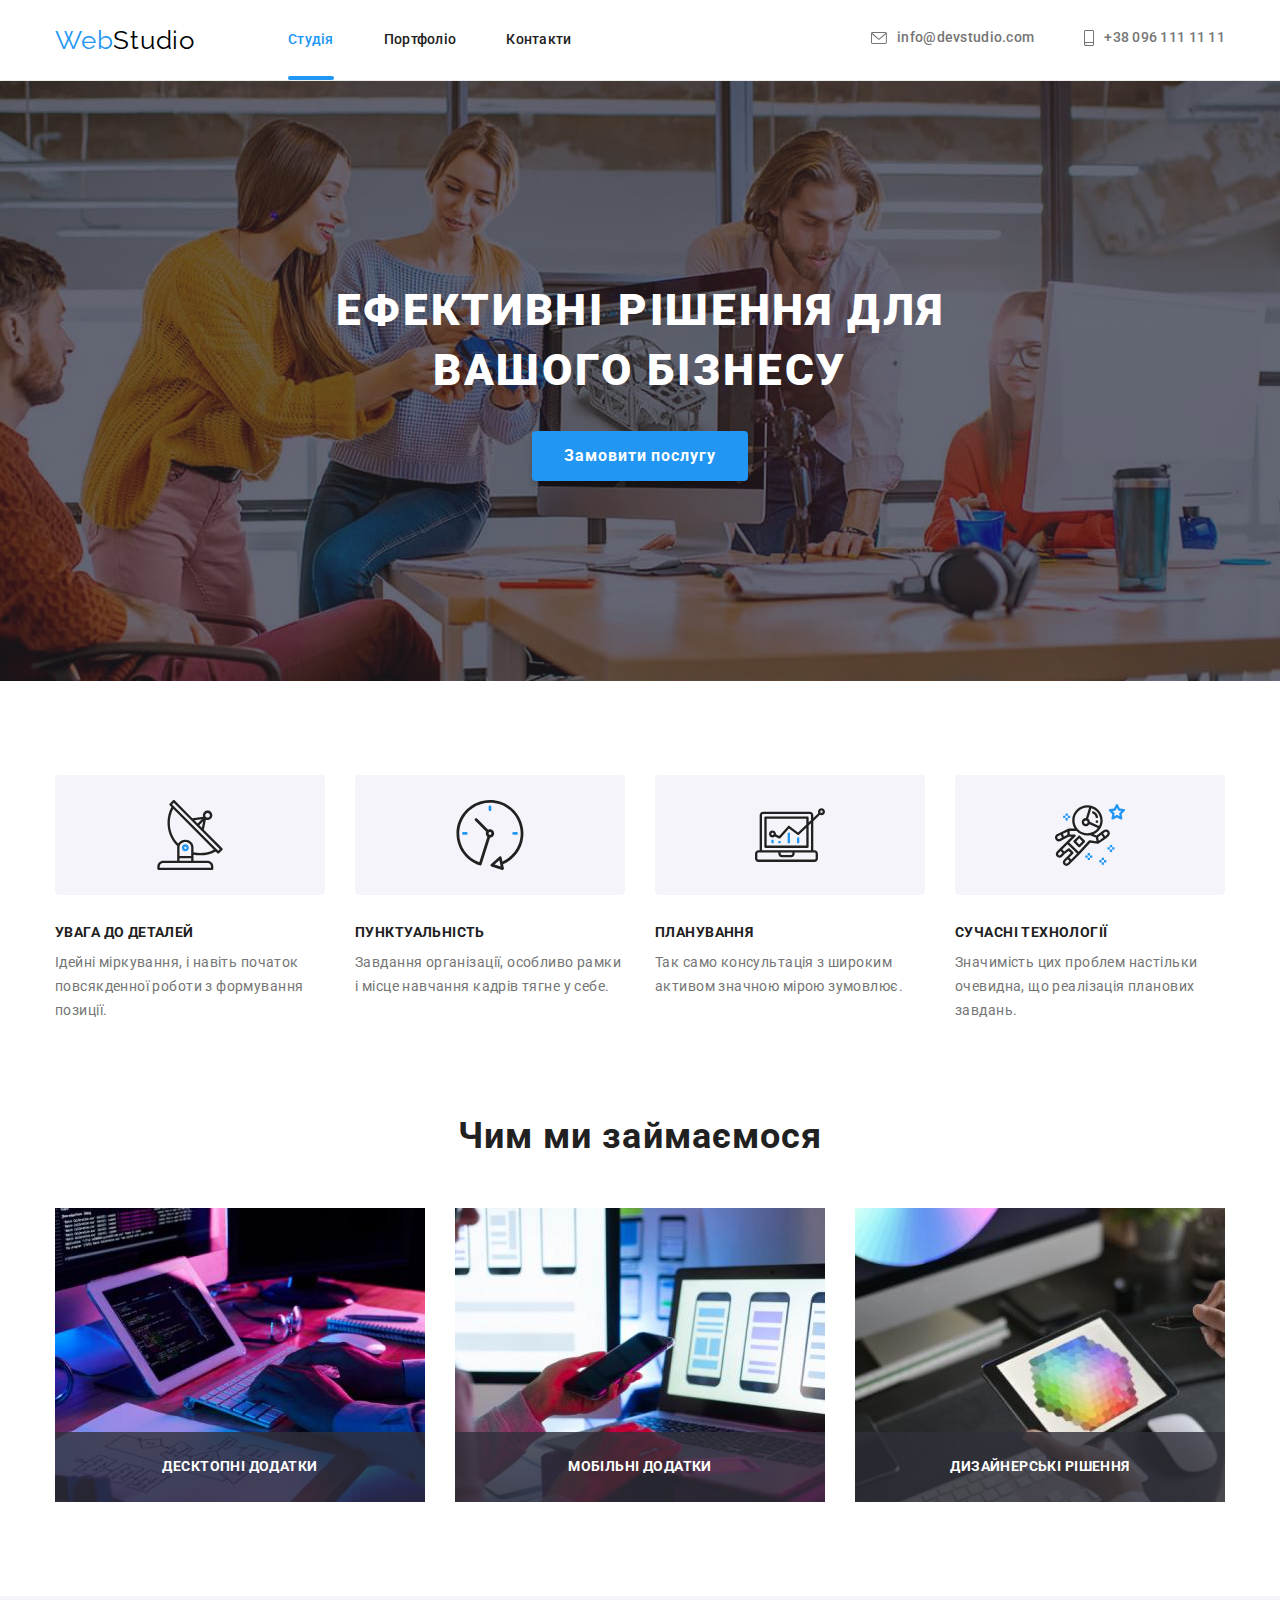
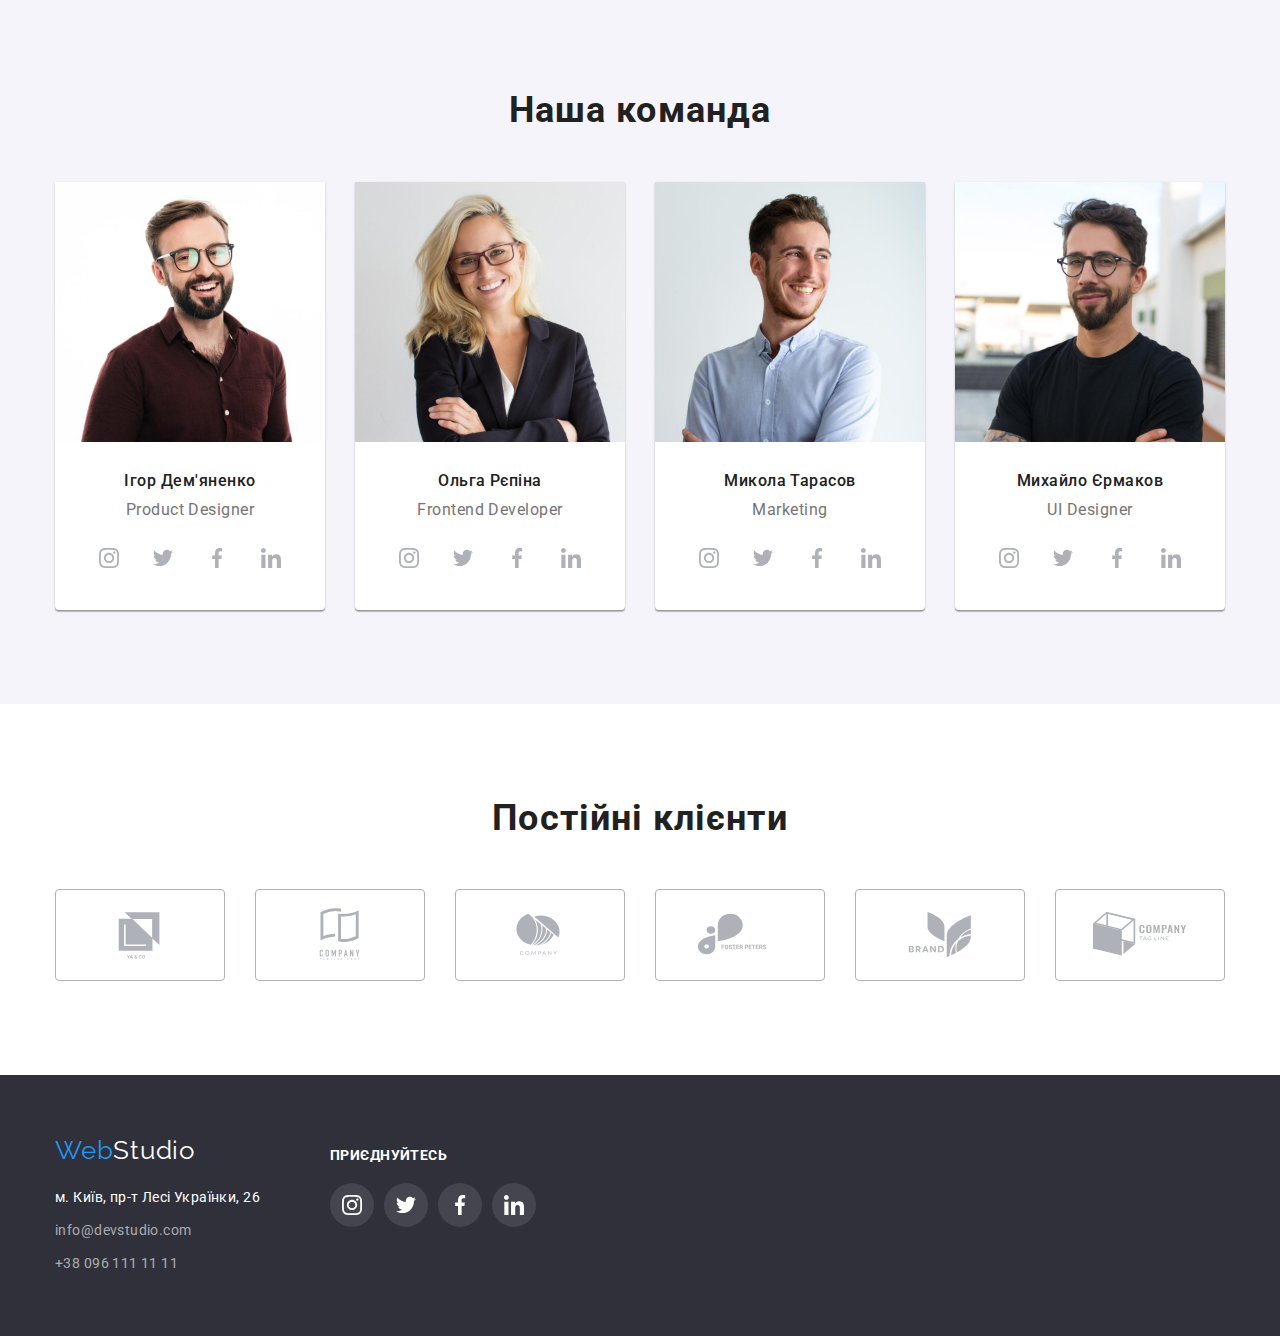
==== index.html @ 1dca043f "previous" ====
<!DOCTYPE html>
<html lang="uk">
  <head>
    <meta charset="UTF-8" />
    <meta http-equiv="X-UA-Compatible" content="IE=edge" />
    <meta name="viewport" content="width=device-width, initial-scale=1.0" />
    <link rel="preconnect" href="https://fonts.googleapis.com" />
    <link rel="preconnect" href="https://fonts.gstatic.com" crossorigin />
    <link
      href="https://fonts.googleapis.com/css2?family=Raleway:wght@700&family=Roboto:wght@400;500;700;900&display=swap"
      rel="stylesheet"
    />
    <link
      rel="stylesheet"
      href="https://cdnjs.cloudflare.com/ajax/libs/modern-normalize/1.1.0/modern-normalize.min.css"
    />
    <link rel="stylesheet" href="./css/styles.css" />
    <title>Студія</title>
  </head>
  <body>
    <header class="header">
      <div class="container">
        <nav class="main-nav">
          <a href="./index.html" class="header-logo">Web<span class="logo-header">Studio</span></a>
          <ul class="header-list list-none">
            <li class="item"><a href="./index.html" class="header-link current">Студія</a></li>
            <li class="item"><a href="./portfolio.html" class="header-link">Портфоліо</a></li>
            <li class="item"><a href="" class="header-link">Контакти</a></li>
          </ul>
          <ul class="navigation-list list-none">
            <li class="nav-item item">
              <a href="mailto:info@devstudio.com" class="nav-link">
                <svg width="16" height="12" class="nav-icons">
                  <use href="./images/icons.svg#icon-envelope"></use></svg
                >info@devstudio.com</a
              >
            </li>
            <li class="nav-item item">
              <a href="tel:+380961111111" class="nav-link">
                <svg width="10" height="16" class="nav-icons">
                  <use href="./images/icons.svg#icon-smartphone"></use></svg
                >+38 096 111 11 11</a
              >
            </li>
          </ul>
        </nav>
      </div>
    </header>
    <main class="main-main">
      <section class="main-hero">
        <div class="hero-container">
          <h1 class="hero-title">
            Ефективні рішення для <br />
            вашого бізнесу
          </h1>
          <button type="button" class="hero-button" data-modal-open >Замовити послугу</button>
        </div>
      </section>
      <section class="ideology section">
        <div class="container">
          <h2 class="ideology-title">Ідеологія компанії</h2>
          <ul class="ideology-list list-none">
            <li class="item">
              <div class="ideology-icon-container">
                <svg width="70" height="70" class="ideology-icon">
                  <use href="./images/icons.svg#icon-antenna"></use>
                </svg>
              </div>
              <h3 class="ideology-subtitle">УВАГА ДО ДЕТАЛЕЙ</h3>
              <p>Ідейні міркування, і навіть початок повсякденної роботи з формування позиції.</p>
            </li>
            <li class="item">
              <div class="ideology-icon-container">
                <svg width="70" height="70" class="ideology-icon">
                  <use href="./images/icons.svg#icon-clock"></use>
                </svg>
              </div>
              <h3 class="ideology-subtitle">ПУНКТУАЛЬНІСТЬ</h3>
              <p>Завдання організації, особливо рамки і місце навчання кадрів тягне у себе.</p>
            </li>
            <li class="item">
              <div class="ideology-icon-container">
                <svg width="70" height="70" class="ideology-icon">
                  <use href="./images/icons.svg#icon-diagram"></use>
                </svg>
              </div>
              <h3 class="ideology-subtitle">ПЛАНУВАННЯ</h3>
              <p>Так само консультація з широким активом значною мірою зумовлює.</p>
            </li>
            <li class="item">
              <div class="ideology-icon-container">
                <svg width="70" height="70" class="ideology-icon">
                  <use href="./images/icons.svg#icon-astronaut"></use>
                </svg>
              </div>
              <h3 class="ideology-subtitle">СУЧАСНІ ТЕХНОЛОГІЇ</h3>
              <p>Значимість цих проблем настільки очевидна, що реалізація планових завдань.</p>
            </li>
          </ul>
        </div>
      </section>
      <section class="work section">
        <div class="container">
          <h2 class="work-title">Чим ми займаємося</h2>
          <ul class="work-list list-none">
            <li class="item">
              <div class="work-thumb">
                <div class="work-overlay"><p>Десктопні додатки</p></div>
                <img src="./images/box1.jpg" alt="Десктопні додатки" width="370" class="work-image" />
            </div>
            </li>
            <li class="item">
              <div class="work-thumb">
                <div class="work-overlay"><p>Мобільні додатки</p></div>
                <img src="./images/box2.jpg" alt="Мобільні додатки" width="370" class="work-image" />
            </div>
            </li>
            <li class="item">
            <div class="work-thumb">
              <div class="work-overlay"><p>Дизайнерські рішення</p></div>
              <img src="./images/box3.jpg" alt="Дизайнерські рішення" width="370" class="work-image" />
            </li>
            </div>
          </ul>
        </div>
      </section>
      <section class="team section">
        <div class="container">
          <h2 class="team-title">Наша команда</h2>
          <ul class="team-list list-none">
            <li class="item">
              <div class="team-card">
                <img src="./images/img1.jpg" alt="працівник" width="270" />
                <div class="team-content">
                  <h3 class="teammate">Ігор Дем'яненко</h3>
                  <p>Product Designer</p>
                  <ul class="team-soc-list list-none">
                    <li class="team-soc-item">
                      <a href="" class="team-soc-link">
                        <svg width="20" height="20" class="team-soc-icons">
                          <use href="./images/icons.svg#icon-instagram"></use>
                        </svg>
                      </a>
                    </li>
                    <li class="team-soc-item">
                      <a href="" class="team-soc-link">
                        <svg width="20" height="20" class="team-soc-icons">
                          <use href="./images/icons.svg#icon-twitter"></use>
                        </svg>
                      </a>
                    </li>
                    <li class="team-soc-item">
                      <a href="" class="team-soc-link">
                        <svg width="20" height="20" class="team-soc-icons">
                          <use href="./images/icons.svg#icon-facebook"></use>
                        </svg>
                      </a>
                    </li>
                    <li class="team-soc-item">
                      <a href="" class="team-soc-link">
                        <svg width="20" height="20" class="team-soc-icons">
                          <use href="./images/icons.svg#icon-linkedin"></use>
                        </svg>
                      </a>
                    </li>
                  </ul>
                </div>
              </div>
            </li>
            <li class="item">
              <div class="team-card">
                <img src="./images/img2.jpg" alt="працівник" width="270" />
                <div class="team-content">
                  <h3 class="teammate">Ольга Рєпіна</h3>
                  <p>Frontend Developer</p>
                  <ul class="team-soc-list list-none">
                    <li class="team-soc-item">
                      <a href="" class="team-soc-link">
                        <svg width="20" height="20" class="team-soc-icons">
                          <use href="./images/icons.svg#icon-instagram"></use>
                        </svg>
                      </a>
                    </li>
                    <li class="team-soc-item">
                      <a href="" class="team-soc-link">
                        <svg width="20" height="20" class="team-soc-icons">
                          <use href="./images/icons.svg#icon-twitter"></use>
                        </svg>
                      </a>
                    </li>
                    <li class="team-soc-item">
                      <a href="" class="team-soc-link">
                        <svg width="20" height="20" class="team-soc-icons">
                          <use href="./images/icons.svg#icon-facebook"></use>
                        </svg>
                      </a>
                    </li>
                    <li class="team-soc-item">
                      <a href="" class="team-soc-link">
                        <svg width="20" height="20" class="team-soc-icons">
                          <use href="./images/icons.svg#icon-linkedin"></use>
                        </svg>
                      </a>
                    </li>
                  </ul>
                </div>
              </div>
            </li>
            <li class="item">
              <div class="team-card">
                <img src="./images/img3.jpg" alt="працівник" width="270" />
                <div class="team-content">
                  <h3 class="teammate">Микола Тарасов</h3>
                  <p>Marketing</p>
                  <ul class="team-soc-list list-none">
                    <li class="team-soc-item">
                      <a href="" class="team-soc-link">
                        <svg width="20" height="20" class="team-soc-icons">
                          <use href="./images/icons.svg#icon-instagram"></use>
                        </svg>
                      </a>
                    </li>
                    <li class="team-soc-item">
                      <a href="" class="team-soc-link">
                        <svg width="20" height="20" class="team-soc-icons">
                          <use href="./images/icons.svg#icon-twitter"></use>
                        </svg>
                      </a>
                    </li>
                    <li class="team-soc-item">
                      <a href="" class="team-soc-link">
                        <svg width="20" height="20" class="team-soc-icons">
                          <use href="./images/icons.svg#icon-facebook"></use>
                        </svg>
                      </a>
                    </li>
                    <li class="team-soc-item">
                      <a href="" class="team-soc-link">
                        <svg width="20" height="20" class="team-soc-icons">
                          <use href="./images/icons.svg#icon-linkedin"></use>
                        </svg>
                      </a>
                    </li>
                  </ul>
                </div>
              </div>
            </li>
            <li class="item">
              <div class="team-card">
                <img src="./images/img4.jpg" alt="працівник" width="270" />
                <div class="team-content">
                  <h3 class="teammate">Михайло Єрмаков</h3>
                  <p>UI Designer</p>
                  <ul class="team-soc-list list-none">
                    <li class="team-soc-item">
                      <a href="" class="team-soc-link">
                        <svg width="20" height="20" class="team-soc-icons">
                          <use href="./images/icons.svg#icon-instagram"></use>
                        </svg>
                      </a>
                    </li>
                    <li class="team-soc-item">
                      <a href="" class="team-soc-link">
                        <svg width="20" height="20" class="team-soc-icons">
                          <use href="./images/icons.svg#icon-twitter"></use>
                        </svg>
                      </a>
                    </li>
                    <li class="team-soc-item">
                      <a href="" class="team-soc-link">
                        <svg width="20" height="20" class="team-soc-icons">
                          <use href="./images/icons.svg#icon-facebook"></use>
                        </svg>
                      </a>
                    </li>
                    <li class="team-soc-item">
                      <a href="" class="team-soc-link">
                        <svg width="20" height="20" class="team-soc-icons">
                          <use href="./images/icons.svg#icon-linkedin"></use>
                        </svg>
                      </a>
                    </li>
                  </ul>
                </div>
              </div>
            </li>
          </ul>
        </div>
      </section>
      <section class="company-section section">
        <div class="container">
          <h2 class="company-title">Постійні клієнти</h2>
          <ul class="company-list list-none">
            <li class="company-item">
              <a href="" class="company-container"
                ><svg width="106" height="60" class="company-icon">
                  <use href="./images/icons.svg#icon-logo1"></use></svg
              ></a>
            </li>
            <li class="company-item">
              <a href="" class="company-container"
                ><svg width="106" height="60" class="company-icon">
                  <use href="./images/icons.svg#icon-logo2"></use></svg
              ></a>
            </li>
            <li class="company-item">
              <a href="" class="company-container"
                ><svg width="106" height="60" class="company-icon">
                  <use href="./images/icons.svg#icon-logo3"></use></svg
              ></a>
            </li>
            <li class="company-item">
              <a href="" class="company-container"
                ><svg width="106" height="60" class="company-icon">
                  <use href="./images/icons.svg#icon-logo4"></use></svg
              ></a>
            </li>
            <li class="company-item">
              <a href="" class="company-container"
                ><svg width="106" height="60" class="company-icon">
                  <use href="./images/icons.svg#icon-logo5"></use></svg
              ></a>
            </li>
            <li class="company-item">
              <a href="" class="company-container"
                ><svg width="106" height="60" class="company-icon">
                  <use href="./images/icons.svg#icon-logo6"></use></svg
              ></a>
            </li>
          </ul>
        </div>
      </section>
      <div class="backdrop is-hidden" data-modal >
        <div class="modal">
          <button class="backdrop-button" data-modal-close ><svg width="18" height="18" class="close-icon">
            <use href="./images/icons.svg#icon-close1"></use></svg></button>
        </div>
      </div>
    </main>
    <footer class="footer">
      <div class="container flex-container">
        <div class="adress-div">
          <a href="./index.html" class="footer-logo">Web<span class="logo-footer">Studio</span></a>
          <address class="adress">
            <ul class="adress-list list-none">
              <li class="item">
                <a
                  href="https://goo.gl/maps/jvyQEoxhQixPXmaCA"
                  target="_blank"
                  rel="noopener norederrer nofollow"
                  class="adress-map"
                  >м. Київ, пр-т Лесі Українки, 26<br
                /></a>
              </li>
              <li class="item">
                <a href="mailto:info@devstudio.com" class="adress-contact">info@devstudio.com</a
                ><br />
              </li>
              <li class="item">
                <a href="tel:+380961111111" class="adress-contact">+38 096 111 11 11</a>
              </li>
            </ul>
          </address>
        </div>
        <div class="footer-soc-container">
          <h3 class="footer-title">Приєднуйтесь</h3>
          <ul class="footer-soc-list list-none">
            <li class="footer-soc-item">
              <a href="" class="footer-soc-link"
                ><svg width="20" height="20" class="footer-soc-icons">
                  <use href="./images/icons.svg#icon-instagram"></use></svg
              ></a>
            </li>
            <li class="footer-soc-item">
              <a href="" class="footer-soc-link"
                ><svg width="20" height="20" class="footer-soc-icons">
                  <use href="./images/icons.svg#icon-twitter"></use></svg
              ></a>
            </li>
            <li class="footer-soc-item">
              <a href="" class="footer-soc-link"
                ><svg width="20" height="20" class="footer-soc-icons">
                  <use href="./images/icons.svg#icon-facebook"></use></svg
              ></a>
            </li>
            <li class="footer-soc-item">
              <a href="" class="footer-soc-link"
                ><svg width="20" height="20" class="footer-soc-icons">
                  <use href="./images/icons.svg#icon-linkedin"></use></svg
              ></a>
            </li>
          </ul>
        </div>
      </div>
    </footer>
    <script src="./js/modal.js"></script>
  </body>
</html>
---- css/styles.css ----
body {
  font-family: "Roboto", "Raleway", sans-serif;
  color: #212121;
  background-color: var(--first-color);
}

:root {
  --first-color: #ffffff;
  --second-color: #212121;
  --third-color: #757575;
  --fourth-color: #2196f3;
  --fifth-color: #2f303a;
  --sixth-color: #f5f4fa;
  --seventh-color: #afb1b8;
  --section-list-gap: 30px;
}

p,
h1,
h2,
h3,
h4 {
  margin: 0px;
}

ul,
ol {
  margin: 0px;
  padding-left: 0px;
}

img {
  display: block;
  max-width: 100%;
  height: auto;
}

.container {
  width: 1200px;
  margin: 0 auto;
  padding: 0px 15px;
}

.hero-container {
  max-width: 1600px;
  margin-left: auto;
  margin-right: auto;
  padding: 200px 0px;
  background-image: linear-gradient(
      rgba(47, 48, 58, 0.4),
      rgba(47, 48, 58, 0.4)
    ),
    url(../images/hero.jpg);
  background-repeat: no-repeat;
  background-size: cover;
  background-position: center;
}

.section {
  padding-top: 94px;
  padding-bottom: 94px;
  background-color: #ffffff;
}

.backdrop {
  position: fixed;
  top: 0;
  left: 0;
  width: 100%;
  height: 100%;
  background-color: rgba(0, 0, 0, 0.2);
  opacity: 1;
  transition: opacity 750ms cubic-bezier(0.4, 0, 0.2, 1);
  
  

}

.backdrop.is-hidden  {
  opacity: 0;
  pointer-events: none;
  
}

.backdrop.is-hidden .modal {
  transform: translate(-50%, -50%) scale(0.9);
}

.modal {
  position: absolute;
  top: 50%;
  left: 50%;
  transform: translate(-50%, -50%) scale(1);

  min-width: 528px;
  min-height: 581px;
  background-color: var(--first-color);
  transition-property: scale;
  transition-duration: 750ms;
  transition-timing-function: cubic-bezier(0.4, 0, 0.2, 1);
 
}




.backdrop-button {
  position: absolute;
  top: 8px;
  right: 8px;
  display: flex;
  align-items: center;
  justify-content: center;
  width: 30px;
  height: 30px;
  background: #FFFFFF;
  border: 1px solid rgba(0, 0, 0, 0.1);
  border-radius: 50%;
  cursor: pointer;


}


.close-icon {
  padding: 6px, 6px;
}

.ideology-title {
  position: absolute;
  width: 1px;
  height: 1px;
  margin: -1px;
  border: 0;
  padding: 0;
  white-space: nowrap;
  clip-path: inset(100%);
  clip: rect(0 0 0 0);
  overflow: hidden;
}

.list-none {
  list-style-type: none;
}

/* Header */

.header {
  background-color: var(--first-color);
  border-bottom: 1px solid #ececec;

}

.main-nav {
  display: flex;
  align-items: center;
}

.header-list {
  padding: 0;
  margin-left: 93px;
  display: flex;
}

.header-list .item:not(:last-child) {
  margin-right: 50px;
}

.header-link {
  font-weight: 500;
  font-size: 14px;
  line-height: 1.14;
  letter-spacing: 0.02em;
  text-decoration: none;
  color: var(--second-color);
  display: block;
  padding-top: 32px;
  padding-bottom: 32px;
  position: relative;
  transition: color 250ms cubic-bezier(0.4, 0, 0.2, 1);
}

.header-link.current {
  color: var(--fourth-color);
}

.header-link:hover,
.header-link:focus {
  color: var(--fourth-color);
}

.header-link.current::after {
  position: absolute;
  width: 100%;
  height: 4px;
  background-color: var(--fourth-color);
  content: "";
  border-radius: 2px;
  left: 0px;
  bottom: 0px;
}


.header-logo {
  font-family: "Raleway";
  font-size: 26px;
  line-height: 1.19;
  letter-spacing: 0.03em;
  color: var(--fourth-color);
  text-decoration: none;
  display: block;
}

.footer-logo {
  font-family: "Raleway";
  font-size: 26px;
  line-height: 1.19;
  letter-spacing: 0.03em;
  color: var(--fourth-color);
  text-decoration: none;
  display: block;
  margin-bottom: 20px;
}

.logo-header {
  color: #000000;
}

.logo-footer {
  color: var(--first-color);
}

.navigation-list {
  margin-left: auto;

  display: flex;
}

.navigation-list .item + .item {
  margin-left: 50px;
}

.nav-link {
  font-weight: 500;
  font-size: 14px;
  line-height: 1.14;
  letter-spacing: 0.02em;
  color: var(--third-color);
  text-decoration: none;
  display: inline-flex;
  justify-content: center;
  align-items: center;
  transition: color 250ms cubic-bezier(0.4, 0, 0.2, 1);
}

.nav-link:hover,
.nav-link:focus {
  color: var(--fourth-color);
}

.nav-icons {
  margin-right: 10px;
  fill: currentColor;
}

/*main*/
.main-hero {
  background-color: var(--fifth-color);
  text-align: center;
}

.hero-title {
  font-weight: 900;
  font-size: 44px;
  line-height: 1.36;
  letter-spacing: 0.06em;
  text-transform: uppercase;
  margin-bottom: 30px;
  color: var(--first-color);
}

.hero-button {
  font-weight: 700;
  font-size: 16px;
  font-family: "Roboto";
  line-height: 1.88;
  letter-spacing: 0.06em;
  background-color: var(--fourth-color);
  box-shadow: 0px 4px 4px rgba(0, 0, 0, 0.15);
  border-radius: 4px;
  color: var(--first-color);
  border: none;
  padding: 10px 32px;
  cursor: pointer;
  transition: color 250ms cubic-bezier(0.4, 0, 0.2, 1), background-color 250ms cubic-bezier(0.4, 0, 0.2, 1);
}

.hero-button:hover,
.hero-button:focus {
  color: var(--first-color);
  background-color: rgba(41, 203, 255, 0.6);
}

.section-buttons {
  padding: 0;
  margin-bottom: 50px;
  display: flex;
  justify-content: center;
}

.section-button {
  font-family: "Roboto";
  font-weight: 500;
  font-size: 14px;
  line-height: 1.62;
  letter-spacing: 0.02em;
  color: var(--second-color);
  background-color: var(--sixth-color);
  border: none;
  padding: 6px 20px;
  border-radius: 4px;
  transition: color 250ms cubic-bezier(0.4, 0, 0.2, 1), background-color 250ms cubic-bezier(0.4, 0, 0.2, 1), box-shadow 250ms cubic-bezier(0.4, 0, 0.2, 1);
}

.item .section-button:first-child {
  padding: 6px 25px;
}

.section-buttons .item:not(:last-child) {
  margin-right: 8px;
}

.section-button:hover,
.section-button:focus {
  color: var(--first-color);
  background-color: var(--fourth-color);
  box-shadow: 0px 3px 1px rgba(0, 0, 0, 0.1), 0px 1px 2px rgba(0, 0, 0, 0.08),
    0px 2px 2px rgba(0, 0, 0, 0.12);
}

.card-thumb {
  position: relative;
  overflow: hidden;
  

}


.overlay {
  position: absolute;
  width: 100%;
  height: 100%;
  
  background-color: rgba(33, 150, 243, 0.9);
  transform: translateY(0);
  transition: transform 250ms linear;
  
}

.overlay>p {
  padding: 63px 24px;
  font-size: 18px;
  line-height: 1.55;
  letter-spacing: 0.03em;
  color: var(--first-color);
}

.section-list>.item:hover .overlay {
  transform: translateY(-100%);
}

.card-content {
  padding-left: 24px;
  padding-right: 24px;
  padding-bottom: 20px;
  padding-top: 20px;
  background: #ffffff;
  border: 1px solid #eeeeee;
  border-top: 0px;
}







.section-list {
  margin: 0;
  padding: 0;
  display: flex;
  flex-wrap: wrap;
  margin-right: calc(-1 * var(--section-list-gap));
  margin-bottom: calc(-1 * var(--section-list-gap));
  }



.section-list .item {
  margin-right: var(--section-list-gap);
  margin-bottom: var(--section-list-gap);
  flex-basis: calc(100% / 3 - var(--section-list-gap));
  transition: box-shadow 250ms cubic-bezier(0.4, 0, 0.2, 1);
}

.section-list>.item:hover,
.section-list>.item:focus {
  box-shadow: 0px 1px 1px rgba(0, 0, 0, 0.12), 0px 4px 4px rgba(0, 0, 0, 0.06),
    1px 4px 6px rgba(0, 0, 0, 0.16);
}

.section-list h3 {
  font-size: 18px;
  line-height: 2;
  letter-spacing: 0.06em;
  color: var(--second-color);
  margin-bottom: 4px;
}

.section-list .text {
  font-size: 16px;
  line-height: 1.87;
  letter-spacing: 0.03em;
  color: var(--third-color);
}

/*ideology*/

.ideology {
  padding-bottom: 0px;
}

.ideology-subtitle {
  font-size: 14px;
  line-height: 1.14;
  letter-spacing: 0.03em;
  text-transform: uppercase;
  color: var(--second-color);
  margin-bottom: 10px;
}

.ideology-list {
  display: flex;
}

.ideology-list .item {
  width: 270px;
}

.ideology-list .item:not(:last-child) {
  margin-right: 30px;
}

.ideology-list p {
  font-size: 14px;
  line-height: 1.71;
  letter-spacing: 0.03em;
  color: var(--third-color);
  margin-bottom: 0;
  width: 270px;
  margin-right: 30px;
}

.ideology-icon-container {
  display: flex;
  height: 120px;
  justify-content: center;
  align-items: center;
  margin-bottom: 30px;
  background: #f5f4fa;
  border-radius: 4px;
}

/*work*/

.work-list {
  display: flex;
  justify-content: space-between;
}

.work-title {
  font-size: 36px;
  line-height: 1.16;
  text-align: center;
  letter-spacing: 0.03em;
  color: var(--second-color);
  margin-bottom: 50px;
}

.work-thumb {
  position: relative;
}


.work-overlay {
  position: absolute;
  bottom: 0;
  width: 370px;
  height: 70px;
  background-color: rgba(47, 48, 58, 0.8);;
}

.work-overlay>p {
font-weight: 700;
font-size: 14px;
line-height: 1.14;
text-align: center;
letter-spacing: 0.03em;
text-transform: uppercase;
color: var(--first-color);
text-align: center;
padding-top: 27px;
}


/* team */

.team-title {
  font-family: "Roboto";
  font-size: 36px;
  line-height: 1.16;
  text-align: center;
  letter-spacing: 0.03em;
  color: #212121;
  margin-bottom: 50px;
}

.team {
  background-color: var(--sixth-color);
}

.team-list {
  padding: 0;
  display: flex;
  justify-content: space-between;
}

.team-card {
  background: var(--first-color);
  /* material shadow v1 */

  box-shadow: 0px 1px 3px rgba(0, 0, 0, 0.12), 0px 1px 1px rgba(0, 0, 0, 0.14),
    0px 2px 1px rgba(0, 0, 0, 0.2);
  border-radius: 0px 0px 4px 4px;
}

.team-content {
  padding-bottom: 30px;
  margin-top: 30px;
}

.teammate {
  margin-bottom: 10px;
}

.team-list h3 {
  font-weight: 500;
  font-size: 16px;
  line-height: 1.18;
  text-align: center;
  letter-spacing: 0.03em;
  color: var(--second-color);
}

.team-list p {
  font-size: 16px;
  line-height: 1.18;
  text-align: center;
  letter-spacing: 0.03em;
  color: var(--third-color);
  margin-bottom: 16px;
}

.team-soc-list {
  display: flex;
  justify-content: center;
  align-items: center;
}

.team-soc-item {
  width: 44px;
  height: 44px;
}

.team-soc-item:not(:last-child) {
  margin-right: 10px;
}

.team-soc-link {
  display: flex;
  justify-content: center;
  align-items: center;
  width: 100%;
  height: 100%;
  background-color: var(--first-color);
  border-radius: 50%;
  color: var(--seventh-color);
  transition: background-color 250ms cubic-bezier(0.4, 0, 0.2, 1), color 250ms cubic-bezier(0.4, 0, 0.2, 1);
}

.team-soc-link:hover,
.team-soc-link:focus {
  background-color: var(--fourth-color);
  color: var(--first-color);
}

.team-soc-icons {
  fill: currentColor;
}

/*company*/

.company-title {
  font-size: 36px;
  line-height: 1.16;
  text-align: center;
  letter-spacing: 0.03em;
  margin-bottom: 50px;

  color: #212121;
}

.company-list {
  display: flex;
  align-items: center;
  justify-content: space-between;
}

.company-container {
  display: flex;
  align-items: center;
  justify-content: center;
  width: 170px;
  height: 92px;
  border: 1px solid var(--seventh-color);
  border-radius: 4px;
  color: var(--seventh-color);
  transition: border-color 250ms cubic-bezier(0.4, 0, 0.2, 1), color 250ms cubic-bezier(0.4, 0, 0.2, 1);
}

.company-container:hover,
.company-container:focus {
  border-color: var(--fourth-color);
  color: var(--fourth-color);
}

.company-icon {
  fill: currentColor;
}

/*footer*/
.footer {
  background-color: var(--fifth-color);
  padding-top: 60px;
  padding-bottom: 60px;
}

.adress-list {
  padding: 0;
}

.adress-list .item:not(:last-child) {
  margin-bottom: 9px;
}

.adress-map {
  text-decoration: none;
  font-style: normal;
  font-size: 14px;
  line-height: 1.71;
  letter-spacing: 0.03em;
  color: var(--first-color);
  transition: color 250ms cubic-bezier(0.4, 0, 0.2, 1);
}

.adress-map:hover,
.adress-map:focus {
  color: rgba(255, 255, 255, 0.6);
}

.adress-contact {
  font-style: normal;
  font-size: 14px;
  line-height: 1.71;
  letter-spacing: 0.03em;
  text-decoration: none;
  color: rgba(255, 255, 255, 0.6);
  transition: color 250ms cubic-bezier(0.4, 0, 0.2, 1);
}

.adress-contact:hover,
.adress-contact:focus {
  color: var(--fourth-color);
}

.footer-title {
  font-size: 14px;
  line-height: 16px;
  letter-spacing: 0.03em;
  text-transform: uppercase;

  color: #ffffff;
  margin-bottom: 20px;
}

.flex-container {
  display: flex;
}

.adress-div {
  margin-right: 70px;
}

.footer-soc-container {
  margin-top: 12px;
}

.footer-soc-list {
  display: flex;
}

.footer-soc-item {
  width: 44px;
  height: 44px;
}

.footer-soc-item:not(:last-child) {
  margin-right: 10px;
}

.footer-soc-link {
  display: flex;
  background-color: rgba(255, 255, 255, 0.1);
  width: 100%;
  height: 100%;
  border-radius: 50%;
  align-items: center;
  justify-content: center;
  transition: background-color 250ms cubic-bezier(0.4, 0, 0.2, 1);
}


.footer-soc-link:hover,
.footer-soc-link:focus {
  background-color: var(--fourth-color);
}


.footer-soc-icons {
  fill: var(--first-color);
}
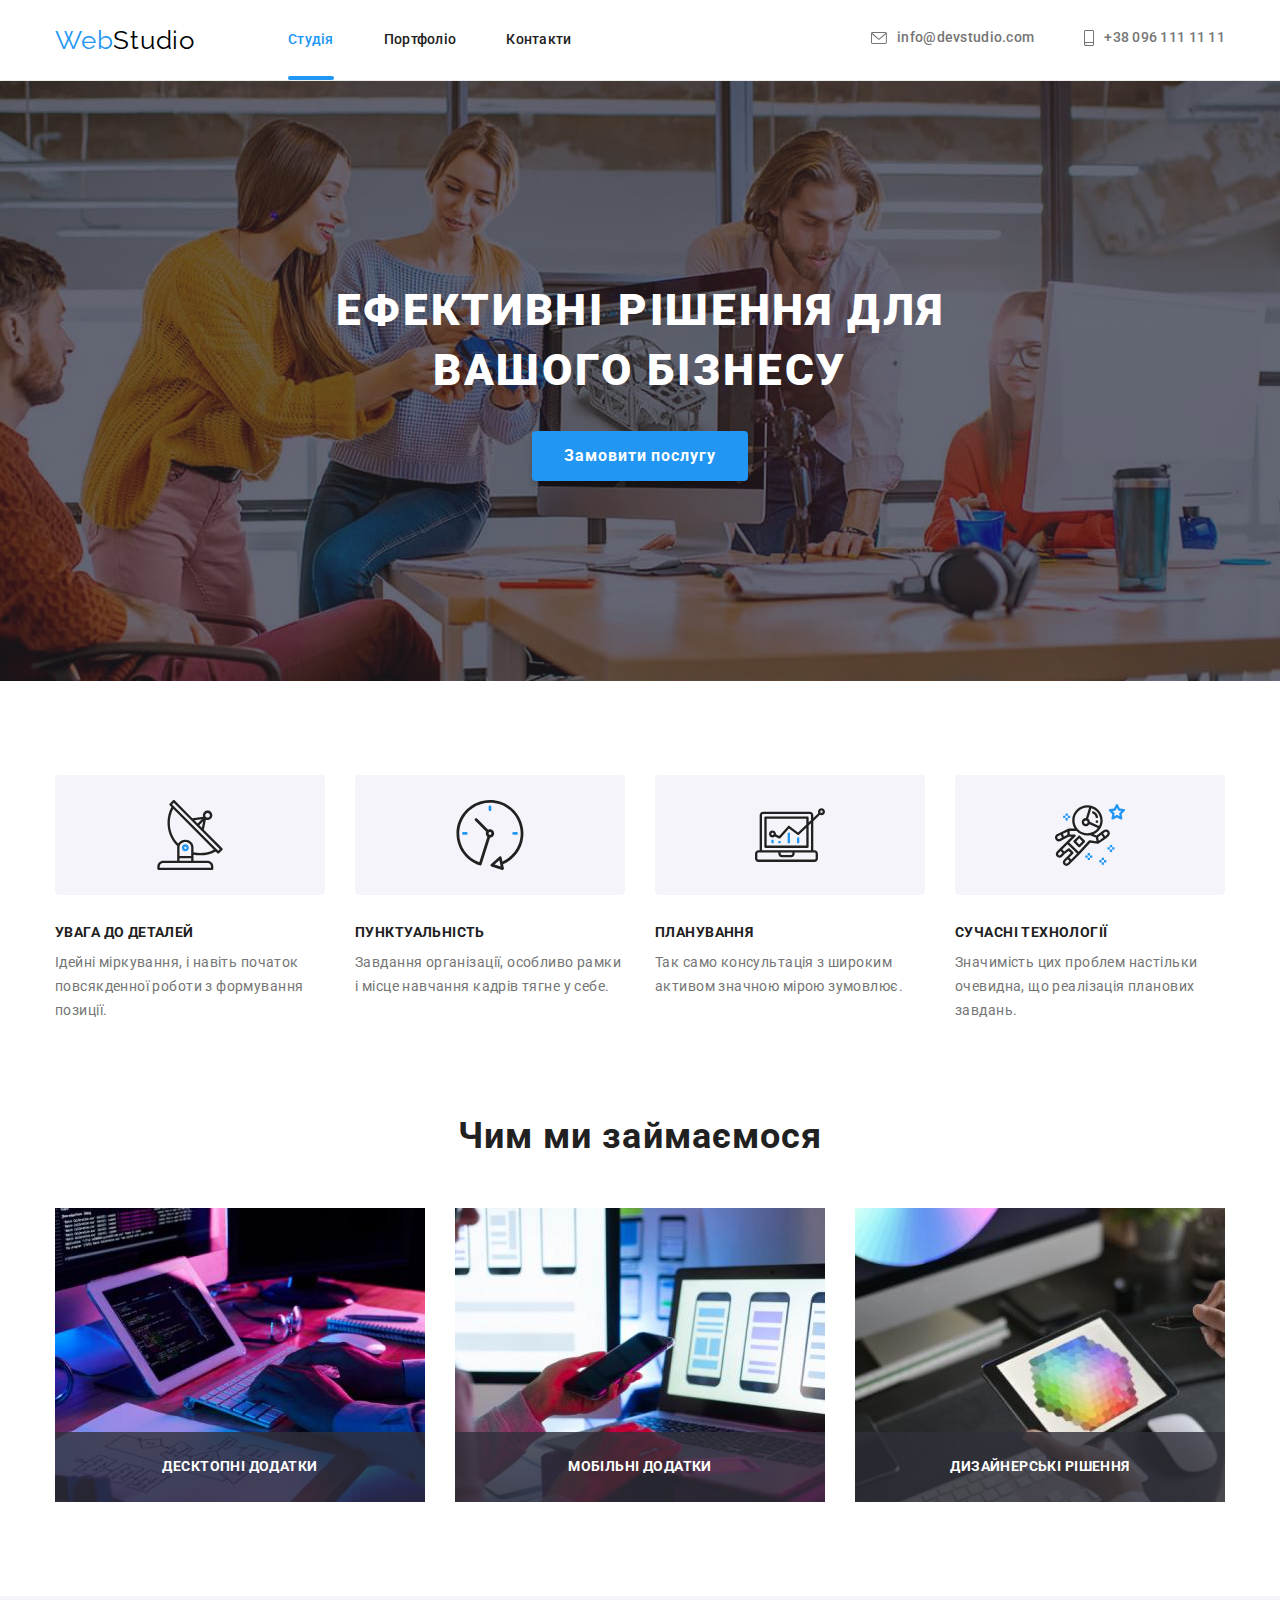
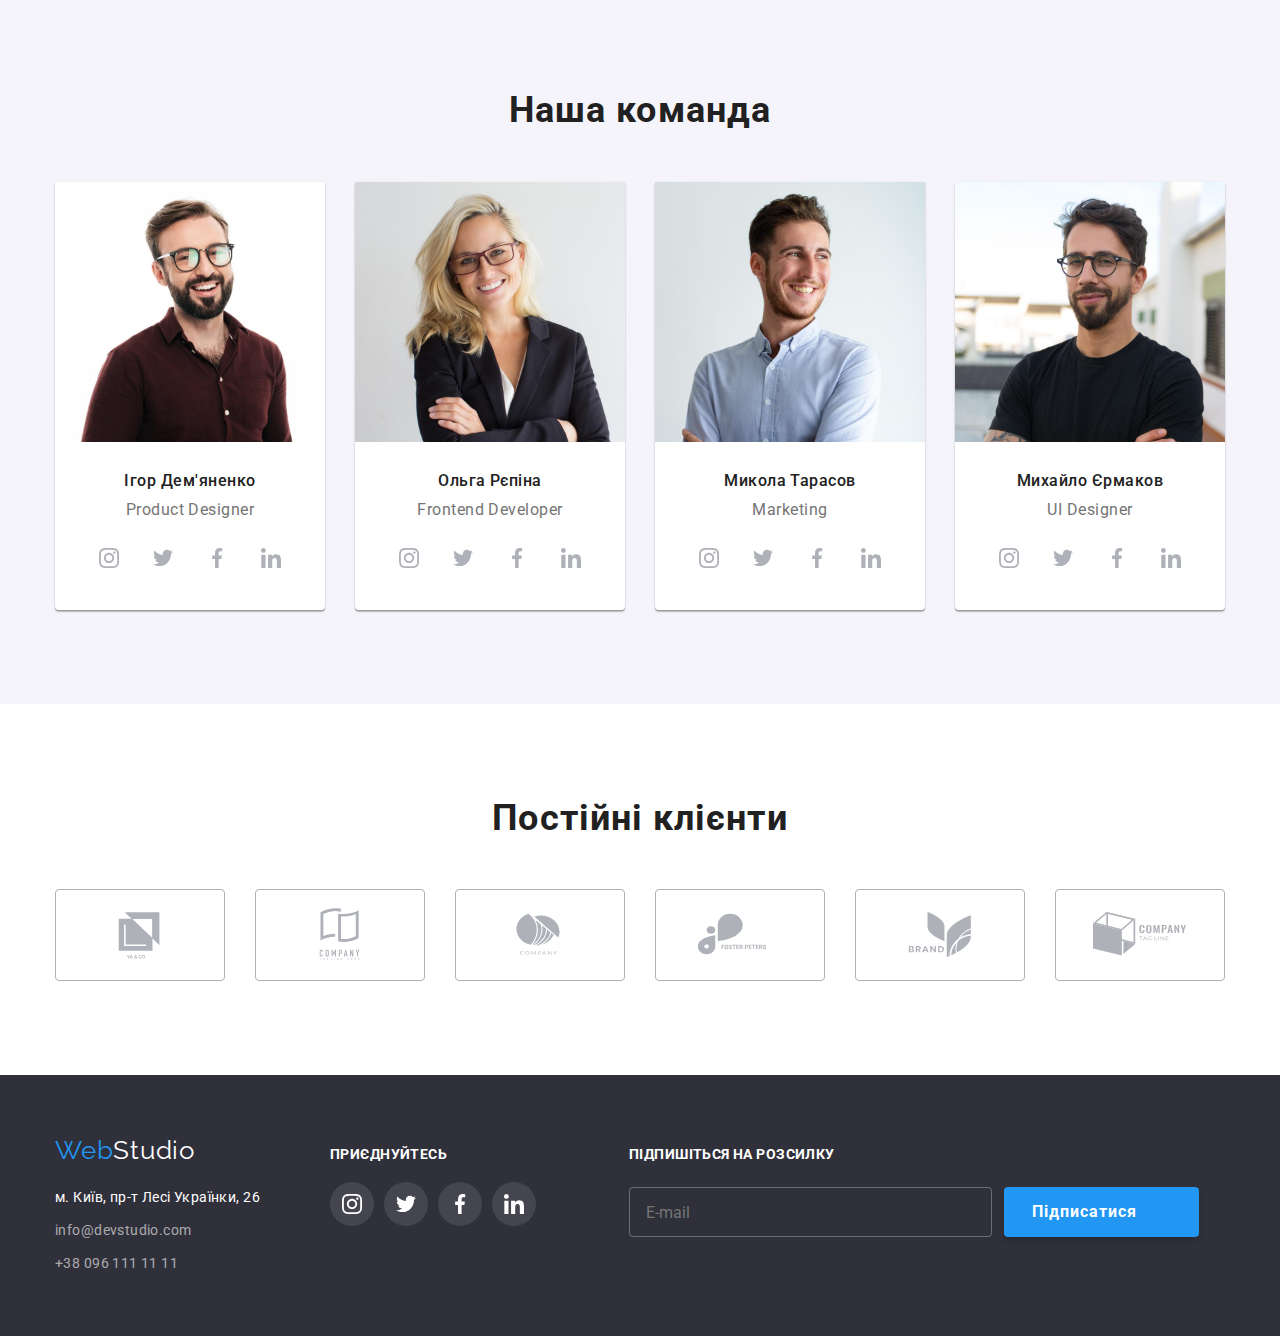
==== commit 3fa34a66: "forms" ====
--- a/index.html
+++ b/index.html
@@ -334,6 +334,34 @@
         <div class="modal">
           <button class="backdrop-button" data-modal-close ><svg width="18" height="18" class="close-icon">
             <use href="./images/icons.svg#icon-close1"></use></svg></button>
+             <h2 class="modal-title">Залиште свої дані, ми вам передзвонимо</h2>
+            <form name="call-form" class="call-form">
+                <div class="form-field">
+                  <label for="name">Ім'я</label>
+                  <input type="text" name="name" id="name">
+                </div>
+                <div class="form-field">
+                  <label for="tel">Телефон</label>
+                  <input type="tel" name="tel" id="tel">
+                </div>
+                <div class="form-field">
+                  <label for="email">Пошта</label>
+                  <input type="email" name="email" id="email">
+                </div>
+              
+                <div class="form-field">
+                  <label for="coment">Коментар</label>
+                  <textarea name="coment" id="coment" rows="5" placeholder="Введіть текст"></textarea>
+                </div>
+              <div class="check-field">
+                <input type="checkbox" name="policy" id="policy">
+                <label for="policy">Погоджуюся з розсилкою та приймаю <a href="" class="policy-text">Умови договору</a></label>
+              </div>
+              <div class="div-button">
+                <button type="submit" class="call-form-button">Відправити</button>
+              </div>
+            </form>
+          
         </div>
       </div>
     </main>
@@ -391,6 +419,13 @@
             </li>
           </ul>
         </div>
+        <form name="subscribe-form" class="subscribe-form">
+            <div class="footer-field">
+              <label for="email">Підпишіться на розсилку</label>
+              <input type="email" placeholder="E-mail">
+            </div>
+              <button type="submit" class="subscribe-form-button">Підписатися</button>
+        </form>
       </div>
     </footer>
     <script src="./js/modal.js"></script>
--- a/css/styles.css
+++ b/css/styles.css
@@ -91,6 +91,8 @@
   top: 50%;
   left: 50%;
   transform: translate(-50%, -50%) scale(1);
+  box-shadow: 0px 1px 3px rgba(0, 0, 0, 0.12), 0px 1px 1px rgba(0, 0, 0, 0.14), 0px 2px 1px rgba(0, 0, 0, 0.2);
+border-radius: 4px;
 
   min-width: 528px;
   min-height: 581px;
@@ -101,8 +103,133 @@
  
 }
 
-
-
+.modal-title {
+  padding-top: 40px;
+  padding-left: 40px;
+  padding-right: 40px;
+  margin-bottom: 12px;
+  font-size: 20px;
+  line-height: 1.15;
+  text-align: center;
+  letter-spacing: 0.03em;
+
+color: #212121;
+}
+
+.call-form {
+  margin-left: auto;
+  margin-right: auto;
+  width: 448px;
+
+  
+}
+
+.form-field {
+  margin-bottom: 10px;
+  display: flex;
+  flex-direction: column;
+}
+
+.form-field input {
+  height: 40px;
+  padding: 12px 42px;
+  margin: 0;
+  border: 1px solid rgba(33, 33, 33, 0.2);
+  border-radius: 4px;
+}
+
+.form-field label {
+  margin-bottom: 4px;
+  font-size: 12px;
+  line-height: 1.16;
+  letter-spacing: 0.01em;
+  color: var(--third-color);
+}
+
+.form-field textarea {
+  height: 120px;
+  resize: none;
+  padding: 12px 16px;
+  margin: 0;
+  border: 1px solid rgba(33, 33, 33, 0.2);
+  border-radius: 4px;
+
+}
+
+.form-field textarea::placeholder {
+  font-size: 12px;
+  line-height: 1.16;
+  letter-spacing: 0.01em;
+  color: rgba(117, 117, 117, 0.5);
+
+}
+
+.check-field {
+  margin-top: 20px;
+  margin-bottom: 30px;
+  display: flex;
+  display: block;
+  padding-left: 12px;
+  
+
+}
+
+.check-field label {
+  font-size: 14px;
+  line-height: 1.71;
+  letter-spacing: 0.03em;
+  color: var(--third-color);
+  margin-left: 8px;
+
+}
+
+.div-button {
+  text-align: center;
+}
+
+.call-form-button {
+  background: var(--fourth-color);
+  box-shadow: 0px 4px 4px rgba(0, 0, 0, 0.15);
+  border-radius: 4px;
+  padding: 10px 52px;
+  font-weight: 700;
+  font-size: 16px;
+  line-height: 1.88;
+  letter-spacing: 0.06em;
+  color: var(--first-color);
+  border: none;
+  cursor: pointer;
+  transition: color 250ms cubic-bezier(0.4, 0, 0.2, 1), background-color 250ms cubic-bezier(0.4, 0, 0.2, 1), box-shadow 250ms cubic-bezier(0.4, 0, 0.2, 1);
+}
+
+.call-form-button:hover,
+.call-form-button:focus {
+  color: var(--fourth-color);
+  background-color: var(--first-color);
+  box-shadow: 0px 3px 1px rgba(0, 0, 0, 0.1), 0px 1px 2px rgba(0, 0, 0, 0.08),
+    0px 2px 2px rgba(0, 0, 0, 0.12);
+}
+
+.policy-text {
+  position: relative;
+  text-decoration: none;
+  margin-left: 5px;
+}
+
+.policy-text::after {
+  position: absolute;
+  width: 117px;
+  height: 0.5px;
+  background-color: var(--fourth-color);
+  content: "";
+  left: -5px;
+  bottom: 1.5px;
+}
+
+.policy-text:visited {
+  color: var(--fourth-color);
+  
+}
 
 .backdrop-button {
   position: absolute;
@@ -113,17 +240,21 @@
   justify-content: center;
   width: 30px;
   height: 30px;
-  background: #FFFFFF;
+  background: var(--first-color);
   border: 1px solid rgba(0, 0, 0, 0.1);
   border-radius: 50%;
   cursor: pointer;
-
+  transition: fill 250ms cubic-bezier(0.4, 0, 0.2, 1);
 
 }
 
 
 .close-icon {
   padding: 6px, 6px;
+}
+
+.backdrop-button:hover, .backdrop-button:focus {
+  fill: var(--fourth-color);
 }
 
 .ideology-title {
@@ -705,6 +836,7 @@
 
 .flex-container {
   display: flex;
+  align-items: baseline;
 }
 
 .adress-div {
@@ -712,7 +844,7 @@
 }
 
 .footer-soc-container {
-  margin-top: 12px;
+  margin-right: 93px;
 }
 
 .footer-soc-list {
@@ -749,3 +881,51 @@
 .footer-soc-icons {
   fill: var(--first-color);
 }
+
+.subscribe-form {
+  display: flex;
+  align-items: flex-end;
+  width: 570px;
+  
+}
+
+.footer-field {
+  width: 100%;
+  display: flex;
+  flex-direction: column;
+  margin-right: 12px;
+  
+}
+
+.footer-field label {
+font-weight: 700;
+font-size: 14px;
+line-height: 1.71;
+letter-spacing: 0.03em;
+text-transform: uppercase;
+color: var(--first-color);
+margin-bottom: 20px;
+}
+
+.footer-field input {
+  padding-left: 16px;
+  height: 50px;
+  border: 1px solid rgba(255, 255, 255, 0.3);
+  border-radius: 4px;
+  background-color: inherit;
+}
+
+
+.subscribe-form-button {
+border-radius: 4px;
+padding: 10px 62px 10px 28px;
+font-weight: 700;
+font-size: 16px;
+line-height: 1.88;
+letter-spacing: 0.06em;
+background: #2196F3;
+box-shadow: 0px 4px 4px rgba(0, 0, 0, 0.15);
+color: var(--first-color);
+border: none;
+
+}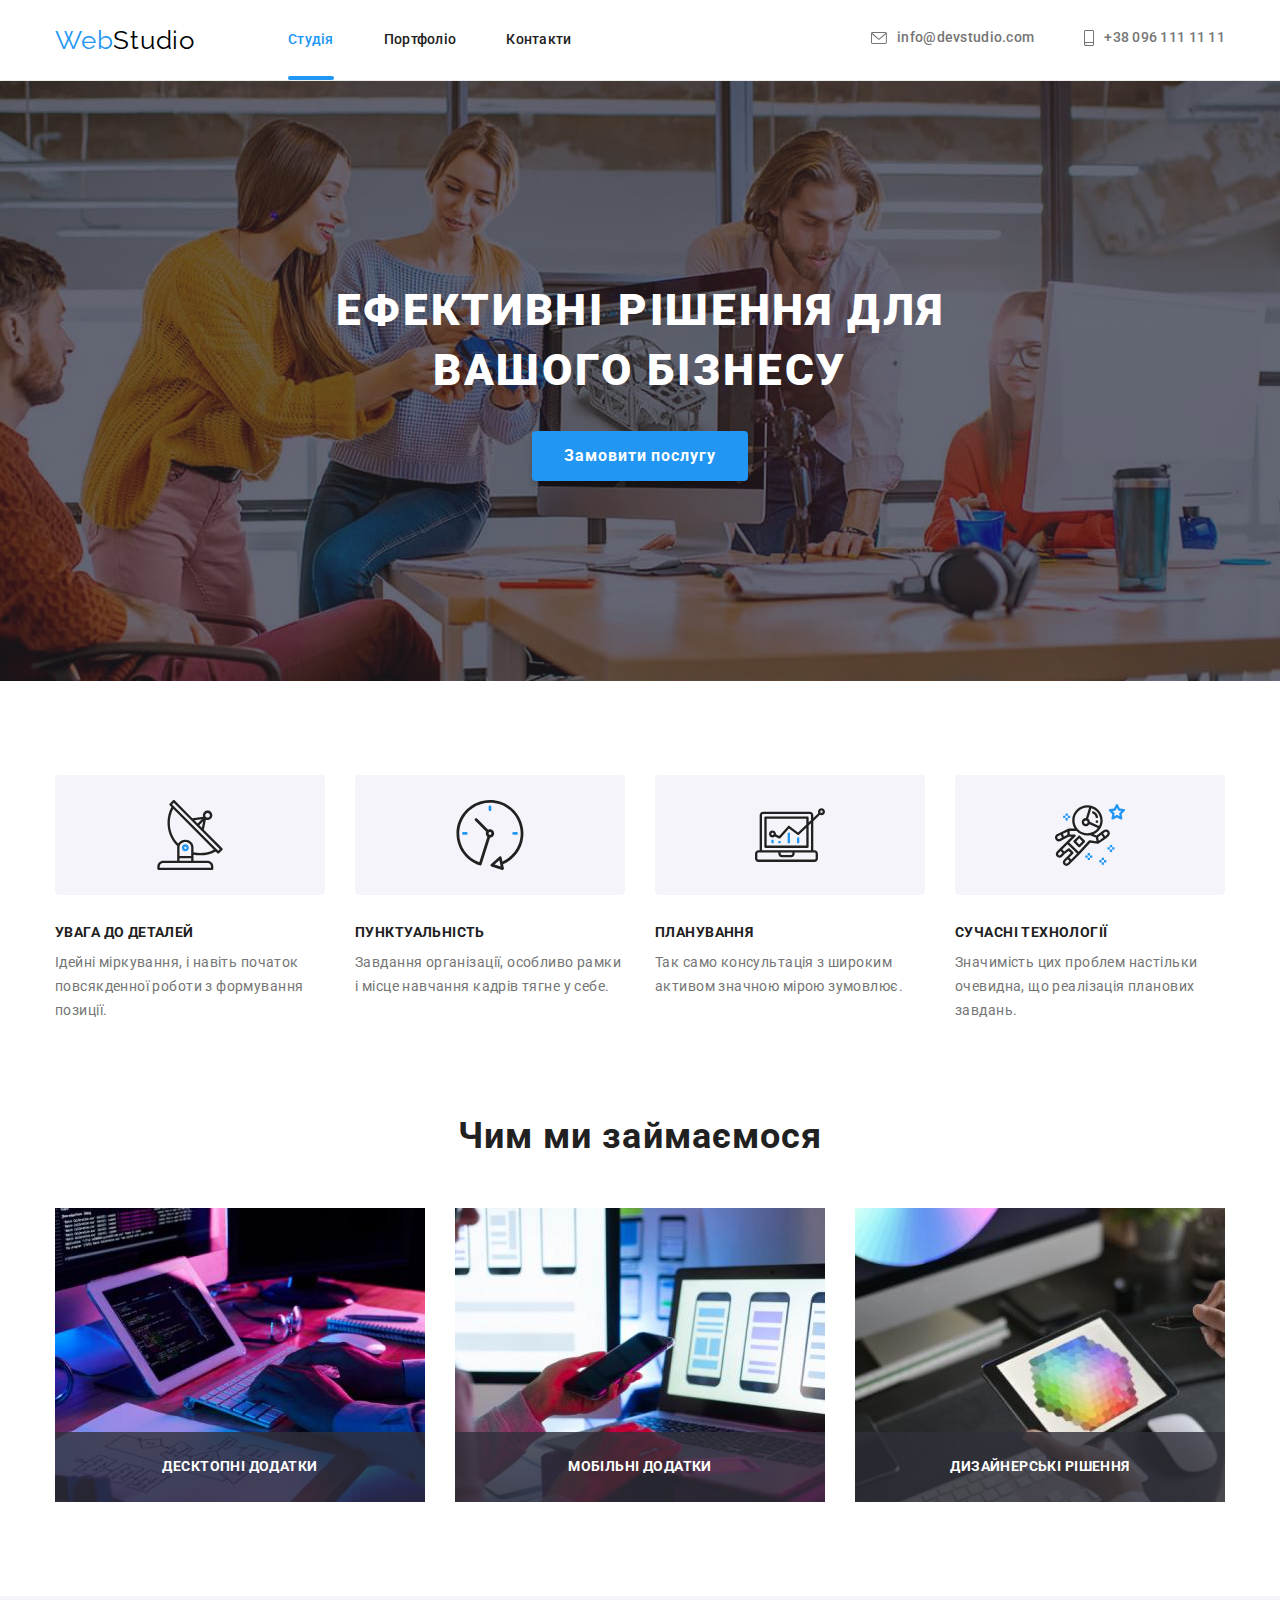
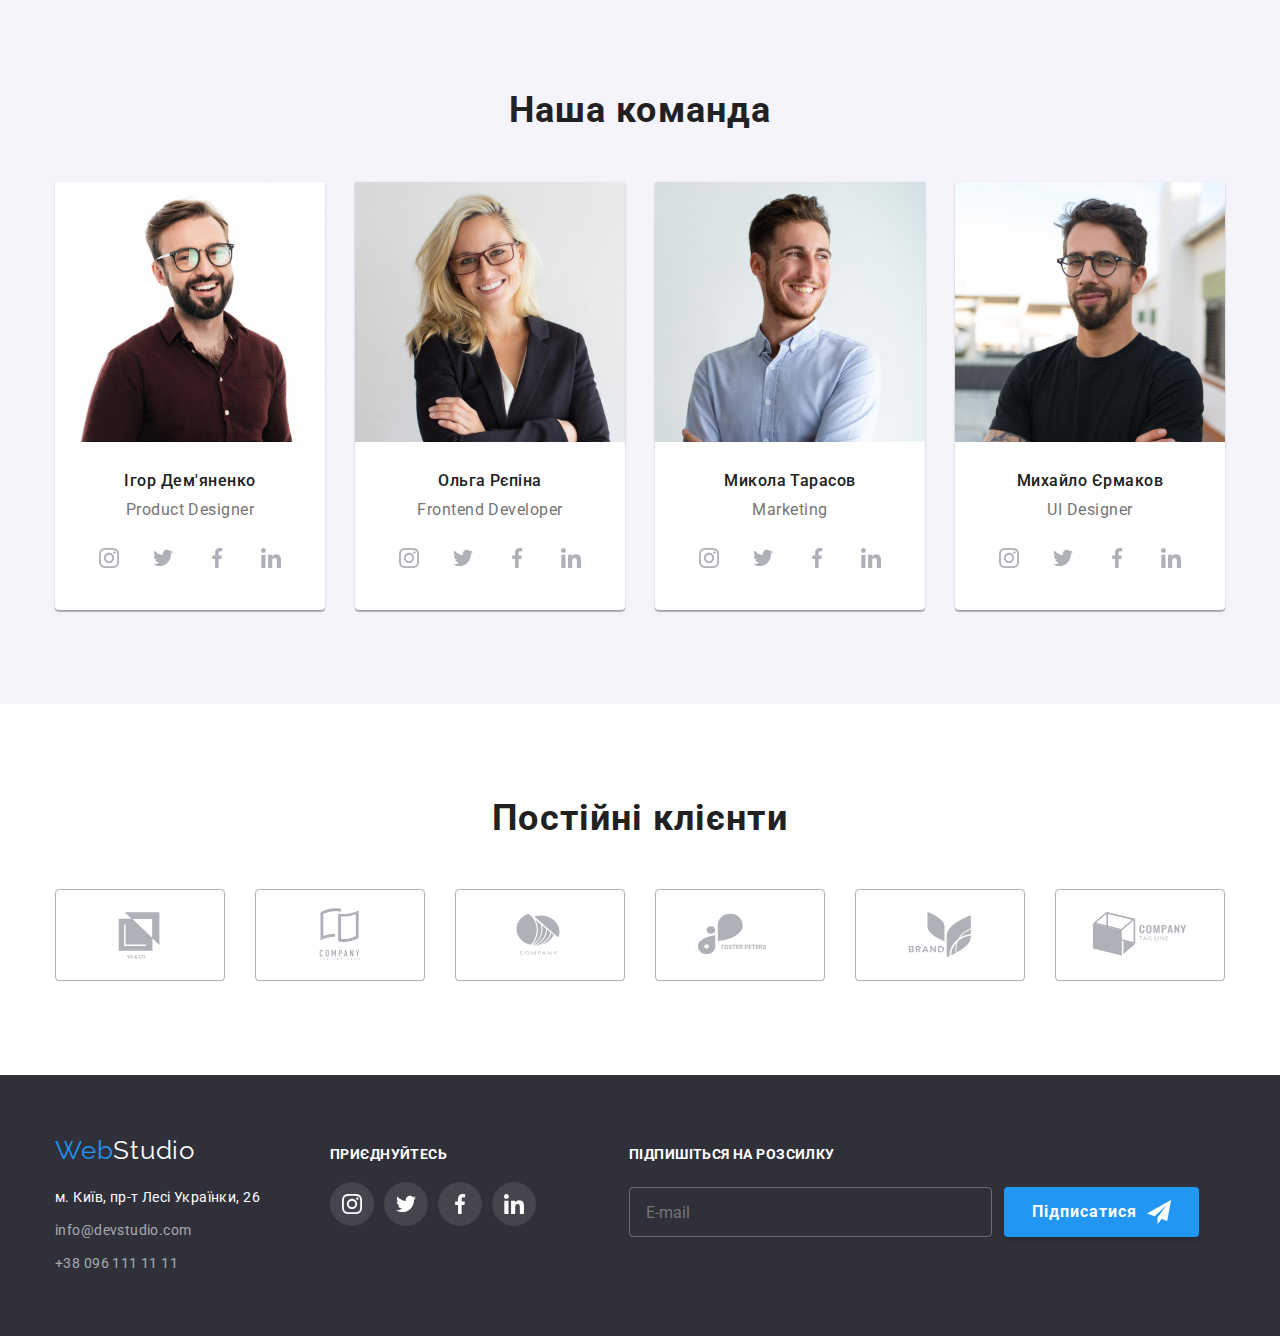
==== commit 3acce2ec: "forms+" ====
--- a/index.html
+++ b/index.html
@@ -338,15 +338,18 @@
             <form name="call-form" class="call-form">
                 <div class="form-field">
                   <label for="name">Ім'я</label>
-                  <input type="text" name="name" id="name">
+                  <input type="text" name="name" id="name"><svg width="18" height="18" class="call-form-icon">
+                    <use href="./images/icons.svg#icon-person"></use></svg>
                 </div>
                 <div class="form-field">
                   <label for="tel">Телефон</label>
-                  <input type="tel" name="tel" id="tel">
+                  <input type="tel" name="tel" id="tel"><svg width="18" height="18" class="call-form-icon">
+                    <use href="./images/icons.svg#icon-phone"></use></svg>
                 </div>
                 <div class="form-field">
                   <label for="email">Пошта</label>
-                  <input type="email" name="email" id="email">
+                  <input type="email" name="email" id="email"><svg width="18" height="18" class="call-form-icon">
+                    <use href="./images/icons.svg#icon-email"></use></svg>
                 </div>
               
                 <div class="form-field">
@@ -354,7 +357,8 @@
                   <textarea name="coment" id="coment" rows="5" placeholder="Введіть текст"></textarea>
                 </div>
               <div class="check-field">
-                <input type="checkbox" name="policy" id="policy">
+                <input type="checkbox" name="policy" id="policy"><svg width="16" height="15" class="checkbox-icon is-hidden">
+                  <use href="./images/icons.svg#icon-agree"></use></svg>
                 <label for="policy">Погоджуюся з розсилкою та приймаю <a href="" class="policy-text">Умови договору</a></label>
               </div>
               <div class="div-button">
@@ -424,7 +428,9 @@
               <label for="email">Підпишіться на розсилку</label>
               <input type="email" placeholder="E-mail">
             </div>
-              <button type="submit" class="subscribe-form-button">Підписатися</button>
+              <button type="submit" class="subscribe-form-button">Підписатися<svg width="24" height="24" class="footer-form-icon">
+                <use href="./images/icons.svg#icon-send"></use></svg>
+              </button>
         </form>
       </div>
     </footer>
--- a/css/styles.css
+++ b/css/styles.css
@@ -125,6 +125,7 @@
 }
 
 .form-field {
+  position: relative;
   margin-bottom: 10px;
   display: flex;
   flex-direction: column;
@@ -136,6 +137,7 @@
   margin: 0;
   border: 1px solid rgba(33, 33, 33, 0.2);
   border-radius: 4px;
+  transition: border-color 250ms cubic-bezier(0.4, 0, 0.2, 1);
 }
 
 .form-field label {
@@ -143,8 +145,26 @@
   font-size: 12px;
   line-height: 1.16;
   letter-spacing: 0.01em;
-  color: var(--third-color);
-}
+  border-color: var(--third-color);
+}
+
+.form-field input:hover, .form-field input:focus {
+ border-color: var(--fourth-color);
+}
+
+.call-form-icon {
+  position: absolute;
+  fill: var(--second-color);
+  left: 12px;
+  bottom: 11px;
+  transition: fill 250ms cubic-bezier(0.4, 0, 0.2, 1);
+}
+
+
+.form-field:hover .call-form-icon, .form-field:focus .call-form-icon {
+  fill: var(--fourth-color);
+}
+
 
 .form-field textarea {
   height: 120px;
@@ -153,8 +173,14 @@
   margin: 0;
   border: 1px solid rgba(33, 33, 33, 0.2);
   border-radius: 4px;
-
-}
+  transition: border-color 250ms cubic-bezier(0.4, 0, 0.2, 1);
+
+}
+
+.form-field textarea:hover, .form-field textarea:focus {
+  border-color: var(--fourth-color);
+}
+
 
 .form-field textarea::placeholder {
   font-size: 12px;
@@ -165,6 +191,7 @@
 }
 
 .check-field {
+  position: relative;
   margin-top: 20px;
   margin-bottom: 30px;
   display: flex;
@@ -172,6 +199,13 @@
   padding-left: 12px;
   
 
+}
+
+.checkbox-icon {
+  position: absolute;
+  left: 10px;
+  top: 2px;
+  pointer-events: none;
 }
 
 .check-field label {
@@ -182,6 +216,7 @@
   margin-left: 8px;
 
 }
+
 
 .div-button {
   text-align: center;
@@ -917,15 +952,36 @@
 
 
 .subscribe-form-button {
-border-radius: 4px;
-padding: 10px 62px 10px 28px;
-font-weight: 700;
-font-size: 16px;
-line-height: 1.88;
-letter-spacing: 0.06em;
-background: #2196F3;
-box-shadow: 0px 4px 4px rgba(0, 0, 0, 0.15);
-color: var(--first-color);
-border: none;
-
+  display: flex;
+  align-items: center;
+    border-radius: 4px;
+  padding: 10px 28px 10px 28px;
+  font-weight: 700;
+  font-size: 16px;
+  line-height: 1.88;
+  letter-spacing: 0.06em;
+  background: var(--fourth-color);
+  box-shadow: 0px 4px 4px rgba(0, 0, 0, 0.15);
+  color: var(--first-color);
+  border: none;
+  cursor: pointer;
+  transition: color 250ms cubic-bezier(0.4, 0, 0.2, 1), background-color 250ms cubic-bezier(0.4, 0, 0.2, 1), box-shadow 250ms cubic-bezier(0.4, 0, 0.2, 1);
+}
+
+
+.footer-form-icon {
+  fill: var(--first-color);
+  margin-left: 10px;
+  transition: fill 250ms cubic-bezier(0.4, 0, 0.2, 1)
+}
+
+.subscribe-form-button:hover, .subscribe-form-button:focus {
+  color: var(--fourth-color);
+  background-color: var(--first-color);
+  box-shadow: 0px 3px 1px rgba(0, 0, 0, 0.1), 0px 1px 2px rgba(0, 0, 0, 0.08),
+    0px 2px 2px rgba(0, 0, 0, 0.12);
+}
+
+.subscribe-form-button:hover .footer-form-icon {
+  fill: var(--fourth-color);
 }